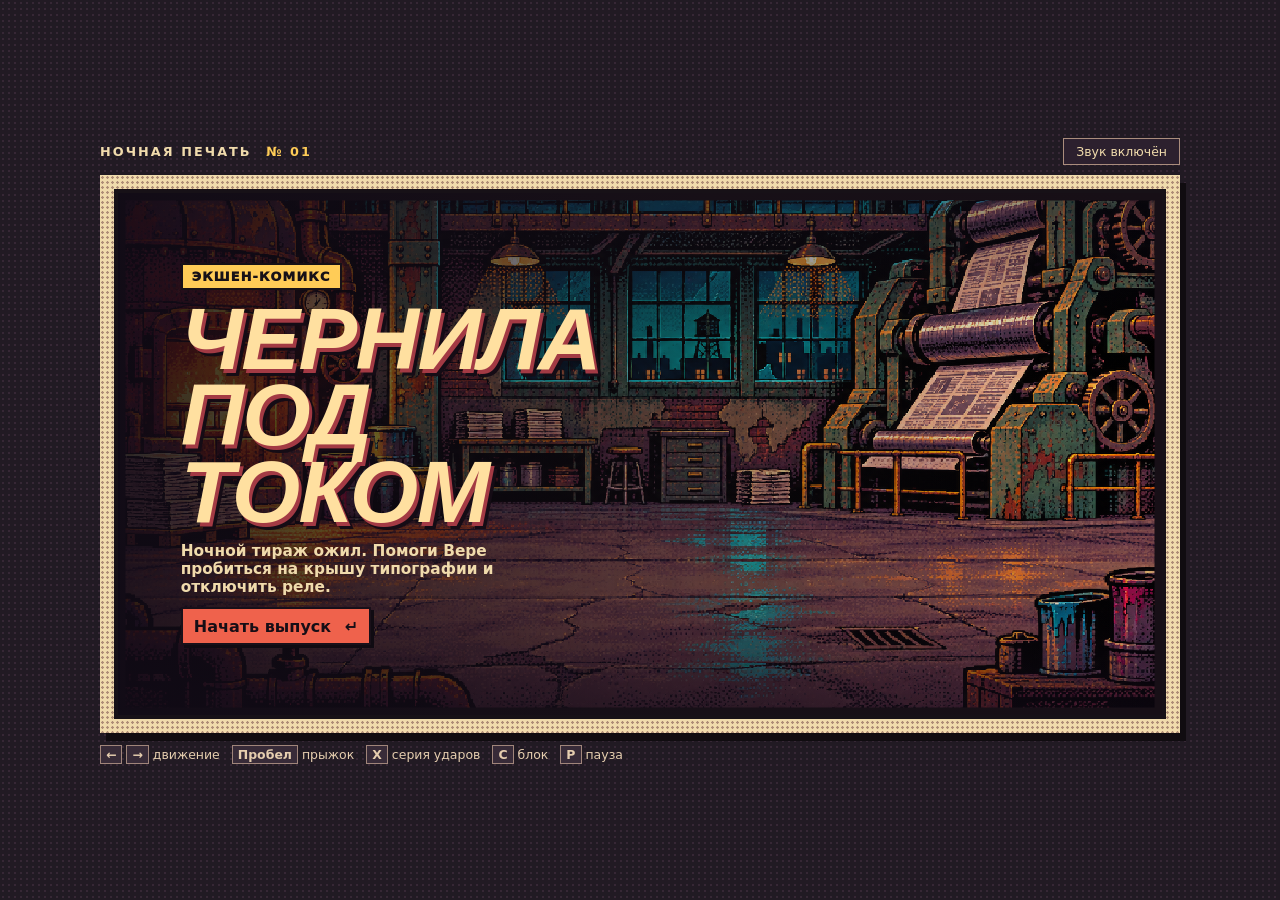
==== index.html @ a7ab9c93 "Publish Ink Under Voltage" ====
<!doctype html>
<html lang="ru">
<head>
<meta charset="utf-8">
<meta name="viewport" content="width=device-width,initial-scale=1">
<title>Чернила под током</title>
<link rel="stylesheet" href="style.css">
<script src="game.js" defer></script>
</head>
<body>
<main>
<header><div class="edition">НОЧНАЯ ПЕЧАТЬ <b>№ 01</b></div><button id="sound" type="button" aria-pressed="true">Звук включён</button></header>
<section class="sheet" aria-label="Игровая страница комикса">
<div class="stage">
<canvas id="game" width="960" height="480" aria-label="Чернила под током"></canvas>
<div class="hud" hidden><div class="health"><span>ВЕРА</span><progress id="health" max="100" value="100" aria-label="Здоровье Веры"></progress></div><div id="panel" class="caption"></div></div>
<div id="screen" class="overlay">
<div class="title-card">
<p id="kicker">ЭКШЕН-КОМИКС</p>
<h1 id="title">Чернила<br>под током</h1>
<p id="message">Ночной тираж ожил. Помоги Вере пробиться на крышу типографии и отключить реле.</p>
<button id="action" type="button">Начать выпуск <span>↵</span></button>
</div>
</div>
</div>
</section>
<footer><span><kbd>←</kbd> <kbd>→</kbd> движение</span><span><kbd>Пробел</kbd> прыжок</span><span><kbd>X</kbd> серия ударов</span><span><kbd>C</kbd> блок</span><span><kbd>P</kbd> пауза</span></footer>
<div class="touch" aria-label="Сенсорное управление"><button data-key="ArrowLeft" aria-label="Влево">←</button><button data-key="ArrowRight" aria-label="Вправо">→</button><button data-key="KeyC">Блок</button><button data-key="Space">Прыжок</button><button data-key="KeyX">Удар</button></div>
</main>
</body>
</html>
---- style.css ----
:root {
  color-scheme: dark;
  font-family: system-ui, sans-serif;
  --ink: #171117;
  --paper: #f0dbac;
  --yellow: #ffcc57;
}
* { box-sizing: border-box; }
body {
  margin: 0; min-height: 100svh; display: grid; place-items: center; color: var(--paper);
  background: radial-gradient(#362735 1px, transparent 1.5px) 0 0 / 6px 6px, #211a23;
}
main { width: min(1080px, calc(100% - 36px)); margin: 16px auto; }
header, footer { display: flex; align-items: center; gap: 12px; flex-wrap: wrap; }
header { justify-content: space-between; margin-bottom: 10px; }
.edition { font-size: .8rem; letter-spacing: .16em; font-weight: 900; }
.edition b { margin-left: 8px; color: var(--yellow); }
button { font: inherit; color: inherit; cursor: pointer; }
#sound { background: #2c202e; border: 1px solid #aa8d7d; padding: 5px 12px; font-size: .78rem; }
.sheet {
  background: radial-gradient(#ad8c76 1px, transparent 1.5px) 0 0 / 5px 5px, var(--paper);
  padding: clamp(5px, 1.35vw, 14px); box-shadow: 6px 8px 0 #100c10;
}
.stage { position: relative; border: 4px solid var(--ink); background: #211321; overflow: hidden; }
canvas { display: block; width: 100%; aspect-ratio: 2; image-rendering: pixelated; }
.overlay {
  position: absolute; inset: 0; display: grid; place-items: center start; padding: 3% 6%;
  background: linear-gradient(90deg, #110b16de 0%, #17111955 56%, #130e2100 100%);
}
[hidden] { display: none !important; }
.title-card { width: min(100%, 430px); }
#kicker, .caption {
  display: inline-block; color: var(--ink); background: var(--yellow); padding: 4px 9px;
  margin: 0; border: 2px solid var(--ink); font-weight: 950; letter-spacing: .09em; font-size: clamp(.58rem, 1.35vw, .8rem);
}
h1 {
  margin: .12em 0; color: #ffe0a0; font-family: Impact, 'Arial Black', sans-serif; font-style: italic;
  font-size: clamp(1.6rem, 7.4vw, 5.5rem); text-transform: uppercase; line-height: .87;
  letter-spacing: -.018em; text-shadow: 3px 4px #a33a44, 6px 7px #150c15;
}
#message { max-width: 315px; margin: .75em 0; font-size: clamp(.7rem, 1.55vw, .96rem); font-weight: 650; }
#action { padding: .46em .7em; background: #ef624c; color: #160e16; border: 2px solid #191019; font-weight: 900; box-shadow: 3px 3px #100b12; font-size: clamp(.7rem, 1.55vw, 1rem); }
#action:hover, #action:focus-visible { background: var(--yellow); }
#action span { margin-left: .5em; }
.hud { position: absolute; top: 4%; left: 3%; right: 3%; display: flex; justify-content: space-between; align-items: start; gap: 8px; pointer-events: none; }
.health { display: grid; gap: 3px; font-size: clamp(.63rem, 1.4vw, .85rem); font-weight: 950; text-shadow: 1px 2px #171117; }
progress { appearance: none; width: clamp(80px, 22vw, 220px); height: 12px; border: 2px solid #171117; background: #3b2632; }
progress::-webkit-progress-bar { background: #3b2632; }
progress::-webkit-progress-value { background: #ffcb57; }
progress::-moz-progress-bar { background: #ffcb57; }
footer { padding: 14px 0 0; font-size: .78rem; color: #e6ceaf; }
kbd { font: 700 .78rem system-ui; background: #382b38; border: 1px solid #a0857a; padding: 1px 5px; }
.touch { display: none; }
@media (pointer: coarse) {
  .touch { display: flex; gap: 5px; margin-top: 10px; }
  .touch button { flex: 1; padding: 8px 3px; background: #352737; border: 1px solid #ad8c76; touch-action: none; }
  footer { display: none; }
}
@media (max-width: 530px) {
  main { width: calc(100% - 16px); }
  .stage { border-width: 3px; }
  canvas { aspect-ratio: auto; height: auto; }
  #message { margin: .42em 0; max-width: 215px; }
}
@media (max-width: 380px) {
  .overlay { padding: 2% 4%; }
  h1 { font-size: 1.65rem; text-shadow: 2px 3px #a33a44, 4px 5px #150c15; }
  #message { font-size: .66rem; line-height: 1.18; }
  #action { padding: .32em .55em; }
}
@media (max-width: 380px) {
  .stage:has(.overlay:not([hidden])) { min-height: 190px; }
}
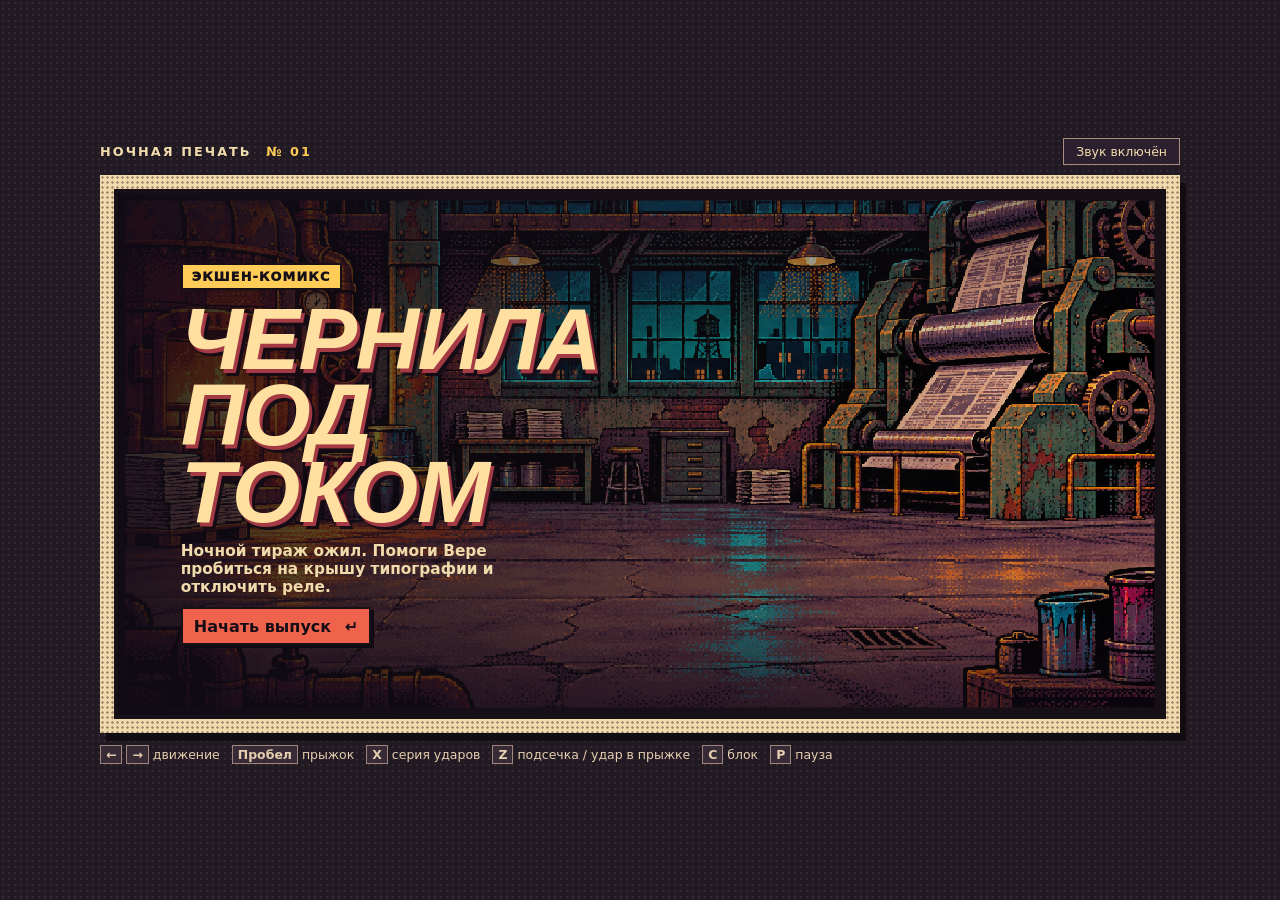
==== commit 94cf9dbd: "Add sweep and flying kick to combat" ====
--- a/index.html
+++ b/index.html
@@ -5,7 +5,7 @@
 <meta name="viewport" content="width=device-width,initial-scale=1">
 <title>Чернила под током</title>
 <link rel="stylesheet" href="style.css">
-<script src="game.js" defer></script>
+<script src="game.js?v=19" defer></script>
 </head>
 <body>
 <main>
@@ -24,8 +24,8 @@
 </div>
 </div>
 </section>
-<footer><span><kbd>←</kbd> <kbd>→</kbd> движение</span><span><kbd>Пробел</kbd> прыжок</span><span><kbd>X</kbd> серия ударов</span><span><kbd>C</kbd> блок</span><span><kbd>P</kbd> пауза</span></footer>
-<div class="touch" aria-label="Сенсорное управление"><button data-key="ArrowLeft" aria-label="Влево">←</button><button data-key="ArrowRight" aria-label="Вправо">→</button><button data-key="KeyC">Блок</button><button data-key="Space">Прыжок</button><button data-key="KeyX">Удар</button></div>
+<footer><span><kbd>←</kbd> <kbd>→</kbd> движение</span><span><kbd>Пробел</kbd> прыжок</span><span><kbd>X</kbd> серия ударов</span><span><kbd>Z</kbd> подсечка / удар в прыжке</span><span><kbd>C</kbd> блок</span><span><kbd>P</kbd> пауза</span></footer>
+<div class="touch" aria-label="Сенсорное управление"><button data-key="ArrowLeft" aria-label="Влево">←</button><button data-key="ArrowRight" aria-label="Вправо">→</button><button data-key="KeyC">Блок</button><button data-key="Space">Прыжок</button><button data-key="KeyX">Удар</button><button data-key="KeyZ">Нога</button></div>
 </main>
 </body>
 </html>
